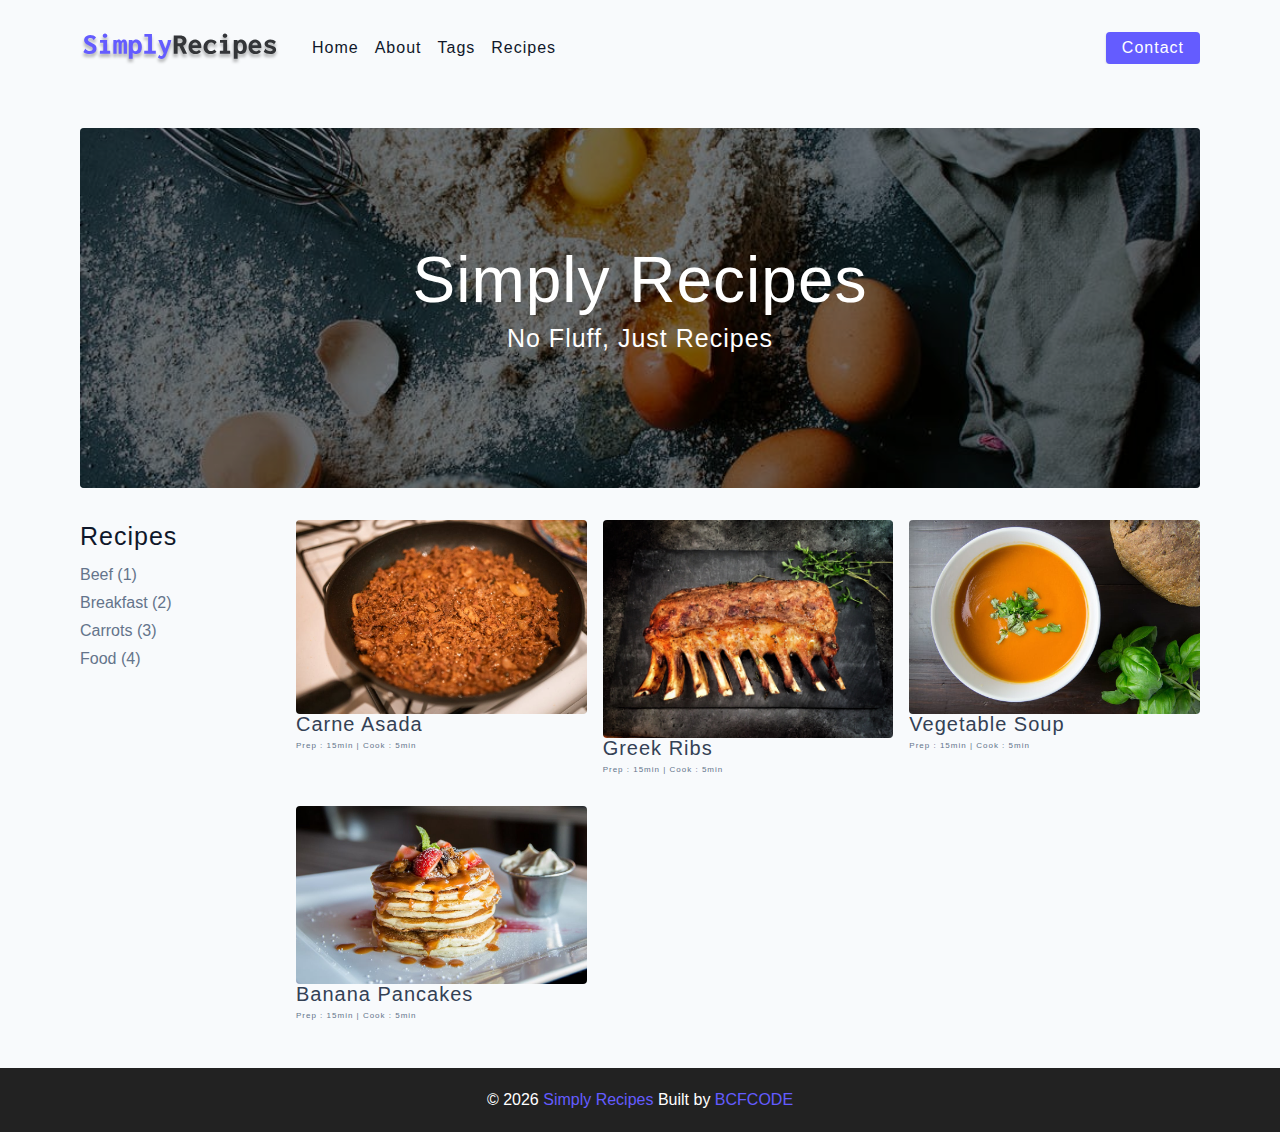
==== index.html @ e1fd06ef "02:00:00" ====
<!DOCTYPE html>
<html lang="en">

<head>
  <meta charset="UTF-8" />
  <meta http-equiv="X-UA-Compatible" content="IE=edge" />
  <meta name="viewport" content="width=device-width, initial-scale=1.0" />
  <title>Simply Recipes || Starter</title>
  <!-- favicon -->
  <link rel="shortcut icon" href="./assets/favicon.ico" type="image/x-icon" />
  <!-- normalize -->
  <link rel="stylesheet" href="./css/normalize.css" />
  <!-- font-awesome -->
  <link rel="stylesheet" href="https://cdnjs.cloudflare.com/ajax/libs/font-awesome/5.14.0/css/all.min.css" />
  <!-- main css -->
  <link rel="stylesheet" href="./css/main.css" />
</head>

<body>
  <!-- nav  -->
  <nav class="navbar">
    <div class="nav-center">
      <div class="nav-header">
        <a href="index.html" class="nav-logo">
          <img src="./assets/logo.svg" alt="simply recipes" />
        </a>
        <button type="button" class="nav-btn btn">
          <i class="fas fa-align-justify"></i>
        </button>
      </div>
      <div class="nav-links">
        <a href="index.html" class="nav-link"> home </a>
        <a href="about.html" class="nav-link"> about </a>
        <a href="tags.html" class="nav-link"> tags </a>
        <a href="recipes.html" class="nav-link"> recipes </a>

        <div class="nav-link contact-link">
          <a href="contact.html" class="btn"> contact </a>
        </div>
      </div>
    </div>
  </nav>
  <!-- end of nav -->
  <!-- main -->
  <main class="page">
    <!-- header -->
    <header class="hero">
      <div class="hero-container">
        <div class="hero-text">
          <h1>simply recipes</h1>
          <h4>no fluff, just recipes</h4>
        </div>
      </div>
    </header>
    <!-- end of header -->
    
    <!-- recipes container -->
    <section class="recipes-container">
      <!-- tags container -->
      <div class="tags-container">
        <h4>recipes</h4>
        <div class="tags-list">
          <a href="tag-template.html"> Beef (1) </a>
          <a href="tag-template.html"> Breakfast (2) </a>
          <a href="tag-template.html"> Carrots (3) </a>
          <a href="tag-template.html"> Food (4) </a>
        </div>
      </div>
      <!-- end of tags container -->

      <!-- recipes list -->
      <div class="recipes-list">
        <!-- single recipe -->
        <a href="single-recipe.html" class="recipes">
          <img src="assets/recipes/recipe-1.jpeg" alt="food" class="img recipe-img">
          <h5>carne asada</h5>
          <p>Prep : 15min | Cook : 5min</p>
        </a>
        <!-- end of single recipe --> <!-- single recipe -->
        <a href="single-recipe.html" class="recipes">
          <img src="assets/recipes/recipe-2.jpeg" alt="food" class="img recipe-img">
          <h5>greek ribs</h5>
          <p>Prep : 15min | Cook : 5min</p>
        </a>
        <!-- end of single recipe --> <!-- single recipe -->
        <a href="single-recipe.html" class="recipes">
          <img src="assets/recipes/recipe-3.jpeg" alt="food" class="img recipe-img">
          <h5>vegetable soup</h5>
          <p>Prep : 15min | Cook : 5min</p>
        </a>
        <!-- end of single recipe --> <!-- single recipe -->
        <a href="single-recipe.html" class="recipes">
          <img src="assets/recipes/recipe-4.jpeg" alt="food" class="img recipe-img">
          <h5>banana pancakes</h5>
          <p>Prep : 15min | Cook : 5min</p>
        </a>
        <!-- end of single recipe -->
      </div>
      <!-- end of recipes list -->
    </section>
    <!-- end of recipes container -->
  </main>
  <!-- end of main -->
  <footer class="page-footer">
    <p>
      &copy; <span id="date"></span>
      <span class="footer-logo"> Simply Recipes </span>
      Built by <a href="https://www.linkedin.com/in/morteza-bakhshandeh-813598260/recent-activity/all/">BCFCODE</a>
    </p>
  </footer>
  <script src="./js/app.js"></script>
</body>

</html>
---- css/main.css ----
*,
::after,
::before {
  box-sizing: border-box;
}
/* fonts */

@import url("https://fonts.googleapis.com/css2?family=Roboto:wght@400;500;600&family=Montserrat&display=swap");
html {
  font-size: 100%;
} /*16px*/

:root {
  /* colors */
  --primary-100: #e2e0ff;
  --primary-200: #c1beff;
  --primary-300: #a29dff;
  --primary-400: #837dff;
  --primary-500: #645cff;
  --primary-600: #504acc;
  --primary-700: #3c3799;
  --primary-800: #282566;
  --primary-900: #141233;

  /* grey */
  --grey-50: #f8fafc;
  --grey-100: #f1f5f9;
  --grey-200: #e2e8f0;
  --grey-300: #cbd5e1;
  --grey-400: #94a3b8;
  --grey-500: #64748b;
  --grey-600: #475569;
  --grey-700: #334155;
  --grey-800: #1e293b;
  --grey-900: #0f172a;
  /* rest of the colors */
  --black: #222;
  --white: #fff;
  --red-light: #f8d7da;
  --red-dark: #842029;
  --green-light: #d1e7dd;
  --green-dark: #0f5132;

  /* fonts  */
  --headingFont: "Roboto", sans-serif;
  --bodyFont: "Nunito", sans-serif;
  --smallText: 0.7em;
  /* rest of the vars */
  --backgroundColor: var(--grey-50);
  --textColor: var(--grey-900);
  --borderRadius: 0.25rem;
  --letterSpacing: 1px;
  --transition: 0.3s ease-in-out all;
  --max-width: 1120px;
  --fixed-width: 600px;

  /* box shadow*/
  --shadow-1: 0 1px 3px 0 rgba(0, 0, 0, 0.1), 0 1px 2px 0 rgba(0, 0, 0, 0.06);
  --shadow-2: 0 4px 6px -1px rgba(0, 0, 0, 0.1),
    0 2px 4px -1px rgba(0, 0, 0, 0.06);
  --shadow-3: 0 10px 15px -3px rgba(0, 0, 0, 0.1),
    0 4px 6px -2px rgba(0, 0, 0, 0.05);
  --shadow-4: 0 20px 25px -5px rgba(0, 0, 0, 0.1),
    0 10px 10px -5px rgba(0, 0, 0, 0.04);
}

body {
  background: var(--backgroundColor);
  font-family: var(--bodyFont);
  font-weight: 400;
  line-height: 1.75;
  color: var(--textColor);
}

p {
  margin-top: 0;
  margin-bottom: 1.5rem;
  max-width: 40em;
}

h1,
h2,
h3,
h4,
h5 {
  margin: 0;
  margin-bottom: 1.38rem;
  font-family: var(--headingFont);
  font-weight: 400;
  line-height: 1.3;
  text-transform: capitalize;
  letter-spacing: var(--letterSpacing);
}

h1 {
  margin-top: 0;
  font-size: 3.052rem;
}

h2 {
  font-size: 2.441rem;
}

h3 {
  font-size: 1.953rem;
}

h4 {
  font-size: 1.563rem;
}

h5 {
  font-size: 1.25rem;
}

small,
.text-small {
  font-size: var(--smallText);
}

a {
  text-decoration: none;
}
ul {
  list-style-type: none;
  padding: 0;
}

.img {
  width: 100%;
  display: block;
  object-fit: cover;
  border-radius: var(--borderRadius);
}
/* buttons */

.btn {
  cursor: pointer;
  color: var(--white);
  background: var(--primary-500);
  border: transparent;
  border-radius: var(--borderRadius);
  letter-spacing: var(--letterSpacing);
  padding: 0.375rem 0.75rem;
  box-shadow: var(--shadow-1);
  transition: var(--transtion);
  text-transform: capitalize;
  display: inline-block;
}
.btn:hover {
  background: var(--primary-700);
  box-shadow: var(--shadow-3);
}
.btn-hipster {
  color: var(--primary-500);
  background: var(--primary-200);
}
.btn-hipster:hover {
  color: var(--primary-200);
  background: var(--primary-700);
}
.btn-block {
  width: 100%;
}

/* alerts */
.alert {
  padding: 0.375rem 0.75rem;
  margin-bottom: 1rem;
  border-color: transparent;
  border-radius: var(--borderRadius);
}

.alert-danger {
  color: var(--red-dark);
  background: var(--red-light);
}
.alert-success {
  color: var(--green-dark);
  background: var(--green-light);
}
/* form */

.form {
  width: 90vw;
  max-width: var(--fixed-width);
  background: var(--white);
  border-radius: var(--borderRadius);
  box-shadow: var(--shadow-2);
  padding: 2rem 2.5rem;
  margin: 3rem auto;
}
.form-label {
  display: block;
  font-size: var(--smallText);
  margin-bottom: 0.5rem;
  text-transform: capitalize;
  letter-spacing: var(--letterSpacing);
}
.form-input,
.form-textarea {
  width: 100%;
  padding: 0.375rem 0.75rem;
  border-radius: var(--borderRadius);
  background: var(--backgroundColor);
  border: 1px solid var(--grey-200);
}

.form-row {
  margin-bottom: 1rem;
}

.form-textarea {
  height: 7rem;
}
::placeholder {
  font-family: inherit;
  color: var(--grey-400);
}
.form-alert {
  color: var(--red-dark);
  letter-spacing: var(--letterSpacing);
  text-transform: capitalize;
}
/* alert */

@keyframes spinner {
  to {
    transform: rotate(360deg);
  }
}

.loading {
  width: 6rem;
  height: 6rem;
  border: 5px solid var(--grey-400);
  border-radius: 50%;
  border-top-color: var(--primary-500);
  animation: spinner 0.6s linear infinite;
}
.loading {
  margin: 0 auto;
}
/* title */

.title {
  text-align: center;
}

.title-underline {
  background: var(--primary-500);
  width: 7rem;
  height: 0.25rem;
  margin: 0 auto;
  margin-top: -1rem;
}

/*
=============== 
Navbar
===============
*/

.navbar {
  display: flex;
  align-items: center;
  justify-content: center;
}
.nav-center {
  width: 90vw;
  max-width: var(--max-width);
}
.nav-header {
  height: 6rem;
  display: flex;
  justify-content: space-between;
  align-items: center;
}
.nav-logo {
  display: flex;
  align-items: center;
}
.nav-header img {
  width: 200px;
}

.nav-btn {
  padding: 0.15rem 0.75rem;
}

.nav-btn {
  font-size: 1.25rem;
}

.nav-links {
  display: flex;
  flex-direction: column;
  /* todo */
  height: 0;
  overflow: hidden;
  transition: var(--transition);
}
.show-links {
  height: 310px;
}
.nav-link {
  display: block;
  text-align: center;
  text-transform: capitalize;
  color: var(--grey-900);
  letter-spacing: var(--letterSpacing);
  padding: 1rem 0;
  border-top: 1px solid var(--grey-500);
  transition: var(--transition);
}
.nav-link:hover {
  color: var(--primary-500);
}
.contact-link a {
  padding: 0.15rem 1rem;
}

@media screen and (min-width: 992px) {
  .nav-btn {
    display: none;
  }
  .navbar {
    height: 6rem;
  }
  .nav-center {
    display: flex;
    align-items: center;
  }
  .nav-header {
    height: auto;
    margin-right: 2rem;
  }
  .nav-links {
    height: auto;
    flex-direction: row;
    align-items: center;
    width: 100%;
    /* background-color: red; */
  }
  .nav-link {
    padding: 0;
    border-top: none;
    margin-right: 1rem;
    font-size: 1rem;
  }
  .contact-link {
    margin-left: auto;
    margin-right: 0;
  }
}
/* 
===============
Page
===============
*/
.page {
  /* background: red; */
  width: 90vw;
  max-width: var(--max-width);
  margin: 0 auto;
  padding-top: 2rem;
  min-height: calc(100vh - (6rem + 4rem));
}

/* 
===============
Footer
===============
*/

.page-footer {
  height: 4rem;
  text-align: center;
  background: var(--black);
  color: var(--white);
  display: flex;
  align-items: center;
  justify-content: center;
}

.page-footer p {
  margin-bottom: 0;
}

.footer-logo,
.page-footer a {
  color: var(--primary-500);
}
/* 
===============
Hero
===============
*/

.hero {
  height: 40vh;
  background: url("../assets/main.jpeg") center/cover no-repeat;
  margin-bottom: 2rem;
  border-radius: var(--borderRadius);
  position: relative;
}
.hero-container {
  position: absolute;
  width: 100%;
  height: 100%;
  top: 0;
  left: 0;
  background: rgba(0, 0, 0, 0.4);
  border-radius: var(--borderRadius);
  display: flex;
  align-items: center;
  justify-content: center;
}
.hero-text {
  text-align: center;
  color: var(--white);
}
@media screen and (min-width: 758px) {
  .hero-text h1 {
    font-size: 4rem;
    margin-bottom: 0;
  }
}
/* 
===============
Recipes
===============
*/
.recipes-container {
  display: grid;
  gap: 2rem 1rem;
  /* border: 2px solid red; */
}
.tags-container {
  /* border: 2px solid blue; */
  order: 1;
  display: flex;
  flex-direction: column;
  padding-bottom: 3rem;
}
.recipes-list {
  display: grid;
  gap: 2rem 1rem;
  padding-bottom: 3rem;
  /* border: 2px solid green; */
}
.tags-container h4 {
  margin-bottom: 0.5rem;
  font-weight: 500;
}
.tags-list {
  display: grid;
  grid-template-columns: 1fr 1fr 1fr;
}
.tags-list a {
  text-transform: capitalize;
  display: block;
  color: var(--grey-500);
  transition: var(--transition);
}
.tags-list a:hover {
  color: var(--primary-500);
}
.recipes {
  display: block;
}
.recipes-img {
  height: 15rem;
  border-radius: var(--borderRadius);
  margin-bottom: 1rem;
}
.recipes h5 {
  margin-bottom: 0;
  line-height: 1;
  color: var(--grey-700);
}
.recipes p {
  margin-bottom: 0;
  line-height: 1;
  margin-top: 0.5rem;
  color: var(--grey-500);
  letter-spacing: var(--letterSpacing);
}
@media screen and (min-width: 576px) {
  .recipes-list {
    grid-template-columns: 1fr 1fr;
  }
  .recipes-img {
    height: 10rem;
  }
}
@media screen and (min-width: 992px) {
  .recipes-container {
    grid-template-columns: 200px 1fr;
  }
  .recipes p {
    font-size: 0.5rem;
  }
  .tags-container {
    order: 0;
  }
  .tags-list {
    grid-template-columns: 1fr;
  }
}
@media screen and (min-width: 1200px) {
  .recipes h5 {
    font-style: 1.15rem;
  }
  .recipes-list {
    grid-template-columns: 1fr 1fr 1fr;
  }
}
/* 
===============
ٍError
===============
*/
.error-page {
  text-align: center;
  padding-top: 5rem;
}
.error-page h1 {
  font-size: 9rem;
}
/* 
==============================
About
==============================
*/
.about-page h2 {
  text-transform: none;
  font-weight: bold;
}
.about-page {
  display: grid;
  gap: 2rem 4rem;
  padding-bottom: 3rem;
}
.about-img {
  border-radius: var(--borderRadius);
  height: 300px;
}

@media screen and (min-width: 992px) {
  .about-page {
    grid-template-columns: 1fr 1fr;
    grid-template-rows: 400px;
    align-items: center;
  }
  .about-img {
    height: 100%;
  }
}
.featured-title {
  text-align: center;
}

/* 
==============================
Contact Page
==============================
*/

.contact-form {
  width: 100%;
  margin: 0;
}

.contact-container {
  display: grid;
  gap: 2rem 3rem;
  padding-bottom: 3rem;
}
@media screen and (min-width: 992px) {
  .contact-container {
    grid-template-columns: 1fr 450px;
    align-items: center;
  }
}

/* 
==============================
Tags Page
==============================
*/

.tags-wrapper {
  display: grid;
  gap: 2rem;
  padding-bottom: 3rem;
}

.tag {
  background-color: var(--grey-500);
  border-radius: var(--borderRadius);
  text-align: center;
  color: var(--white);
  transition: var(--transition);
  padding: 0.75rem 0;
}
.tag:hover {
  background: var(--primary-500);
}

.tag h5,
.tag p {
  margin-bottom: 0;
}

.tag h5 {
  font-weight: 600;
}

@media screen and (min-width: 576px) {
  .tags-wrapper {
    grid-template-columns: repeat(2, 1fr);
  }
}
@media screen and (min-width: 992px) {
  .tags-wrapper {
    grid-template-columns: repeat(3, 1fr);
  }
}
/* 
==============================
Single Recipe Page
==============================
*/
.recipe-hero {
  display: grid;
  gap: 3rem;
}
.recipe-hero-img {
  height: 300px;
  background-repeat: var(--borderRadius);
}

/* 
==============================

==============================
*/
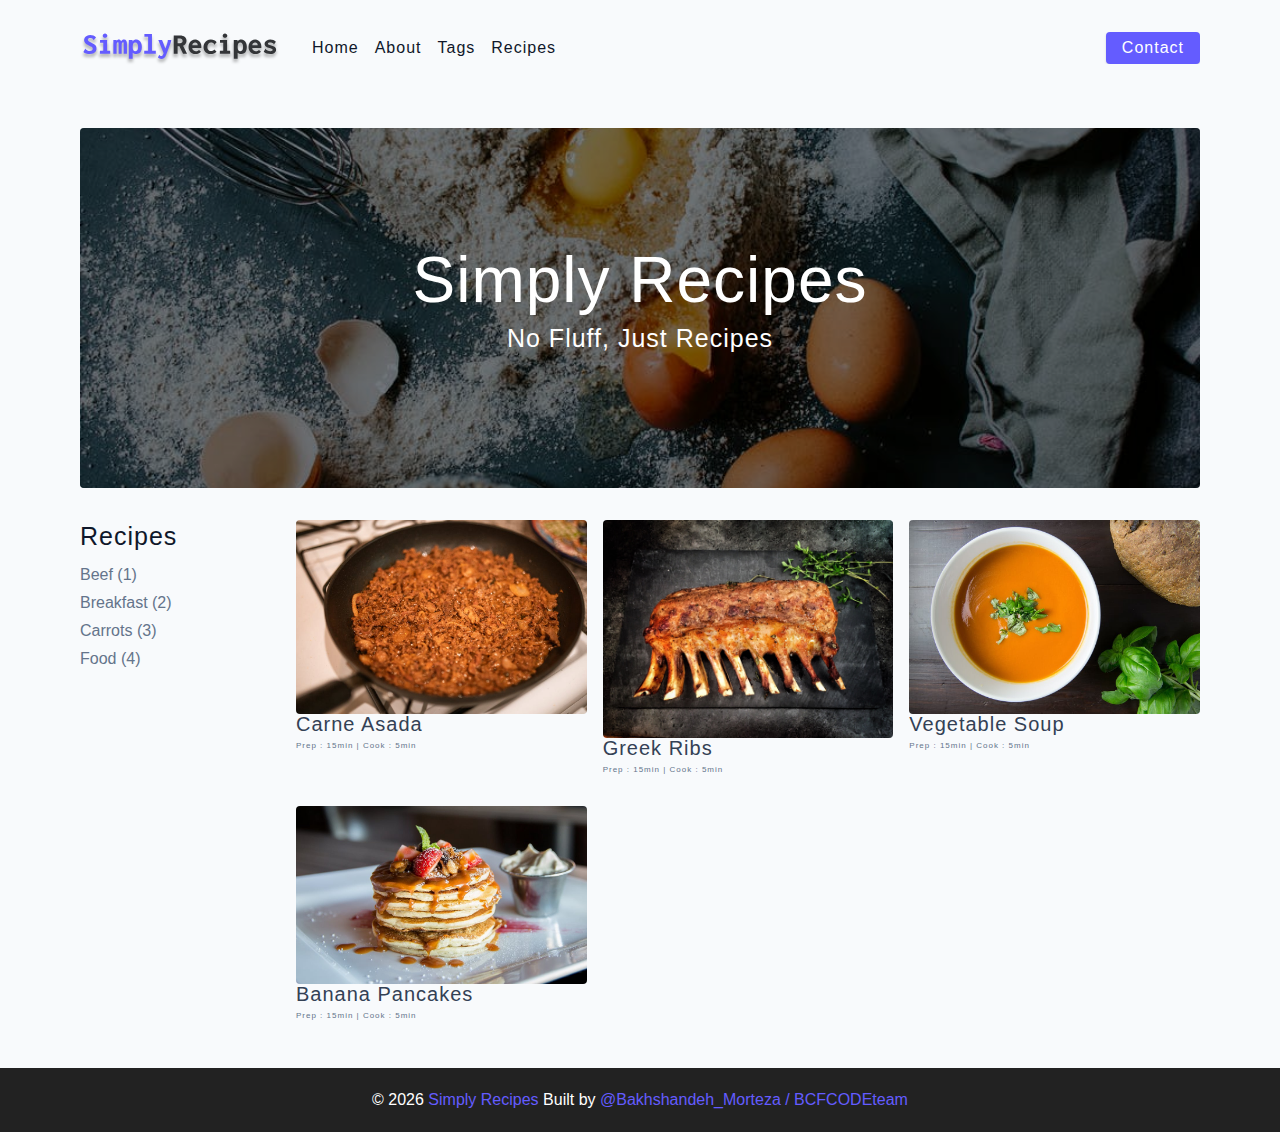
==== commit a4434ec6: "footer link updated" ====
--- a/index.html
+++ b/index.html
@@ -5,7 +5,7 @@
   <meta charset="UTF-8" />
   <meta http-equiv="X-UA-Compatible" content="IE=edge" />
   <meta name="viewport" content="width=device-width, initial-scale=1.0" />
-  <title>Simply Recipes || Starter</title>
+  <title>Simply Recipes</title>
   <!-- favicon -->
   <link rel="shortcut icon" href="./assets/favicon.ico" type="image/x-icon" />
   <!-- normalize -->
@@ -53,7 +53,7 @@
       </div>
     </header>
     <!-- end of header -->
-    
+
     <!-- recipes container -->
     <section class="recipes-container">
       <!-- tags container -->
@@ -105,7 +105,7 @@
     <p>
       &copy; <span id="date"></span>
       <span class="footer-logo"> Simply Recipes </span>
-      Built by <a href="https://www.linkedin.com/in/morteza-bakhshandeh-813598260/recent-activity/all/">BCFCODE</a>
+      Built by <a href="https://www.linkedin.com/in/morteza-bakhshandeh-813598260/" target="_blank">@Bakhshandeh_Morteza / BCFCODEteam</a>
     </p>
   </footer>
   <script src="./js/app.js"></script>
--- a/css/main.css
+++ b/css/main.css
@@ -641,6 +641,104 @@
   background-repeat: var(--borderRadius);
 }
 
+.recipe-hero p {
+  color: var(--grey-600);
+}
+.recipe-icons {
+  display: grid;
+  grid-template-columns: repeat(3, 1fr);
+  gap: 1rem;
+  margin: 2rem 0;
+  text-align: center;
+}
+.recipe-icons i {
+  font-size: 1.5rem;
+  color: var(--primary-500);
+}
+.recipe-icons h5,
+.recipe-icons p {
+  margin-bottom: 0;
+  font-size: 0.85rem;
+}
+.recipe-icons p {
+  columns: var(--grey-600);
+}
+.recipe-tags {
+  display: flex;
+  align-items: center;
+  flex-wrap: wrap;
+  font-size: 0.7em;
+  font-weight: 600;
+}
+.recipe-tags a {
+  background: var(--primary-500);
+  border-radius: var(--borderRadius);
+  color: var(--white);
+  padding: 0.05rem 0.5rem;
+  margin: 0 0.25rem;
+  text-transform: capitalize;
+}
+
+@media screen and (min-width: 992px) {
+  .recipe-hero {
+    grid-template-columns: 4fr 5fr;
+    align-items: center;
+  }
+}
+
+.recipe-content {
+  padding: 3rem 0;
+  display: grid;
+  gap: 2rem 5rem;
+}
+@media screen and (min-width: 992px) {
+  .recipe-content {
+    grid-template-columns: 2fr 1fr;
+  }
+}
+
+.single-instruction header {
+  display: grid;
+  grid-template-columns: auto 1fr;
+  gap: 1.5rem;
+  align-items: center;
+}
+.single-instruction header p {
+  text-transform: uppercase;
+  font-weight: 600;
+  margin-bottom: 0;
+  color: var(--primary-500);
+}
+.single-instruction > p {
+  color: var(--grey-700);
+}
+.single-instruction header div {
+  height: 2px;
+  background: var(--grey-300);
+}
+
+.second-column {
+  display: grid;
+  row-gap: 2rem;
+}
+.single-ingredient {
+  border-bottom: 2px solid var(--grey-300);
+  padding-bottom: 0.75rem;
+  columns: var(--grey-700);
+}
+.single-tool {
+  border-bottom: 2px solid var(--grey-300);
+  padding-bottom: 0.75rem;
+  color: var(--primary-500);
+  text-transform: capitalize;
+}
+/* 
+==============================
+
+==============================
+*/
+
+
 /* 
 ==============================
 
